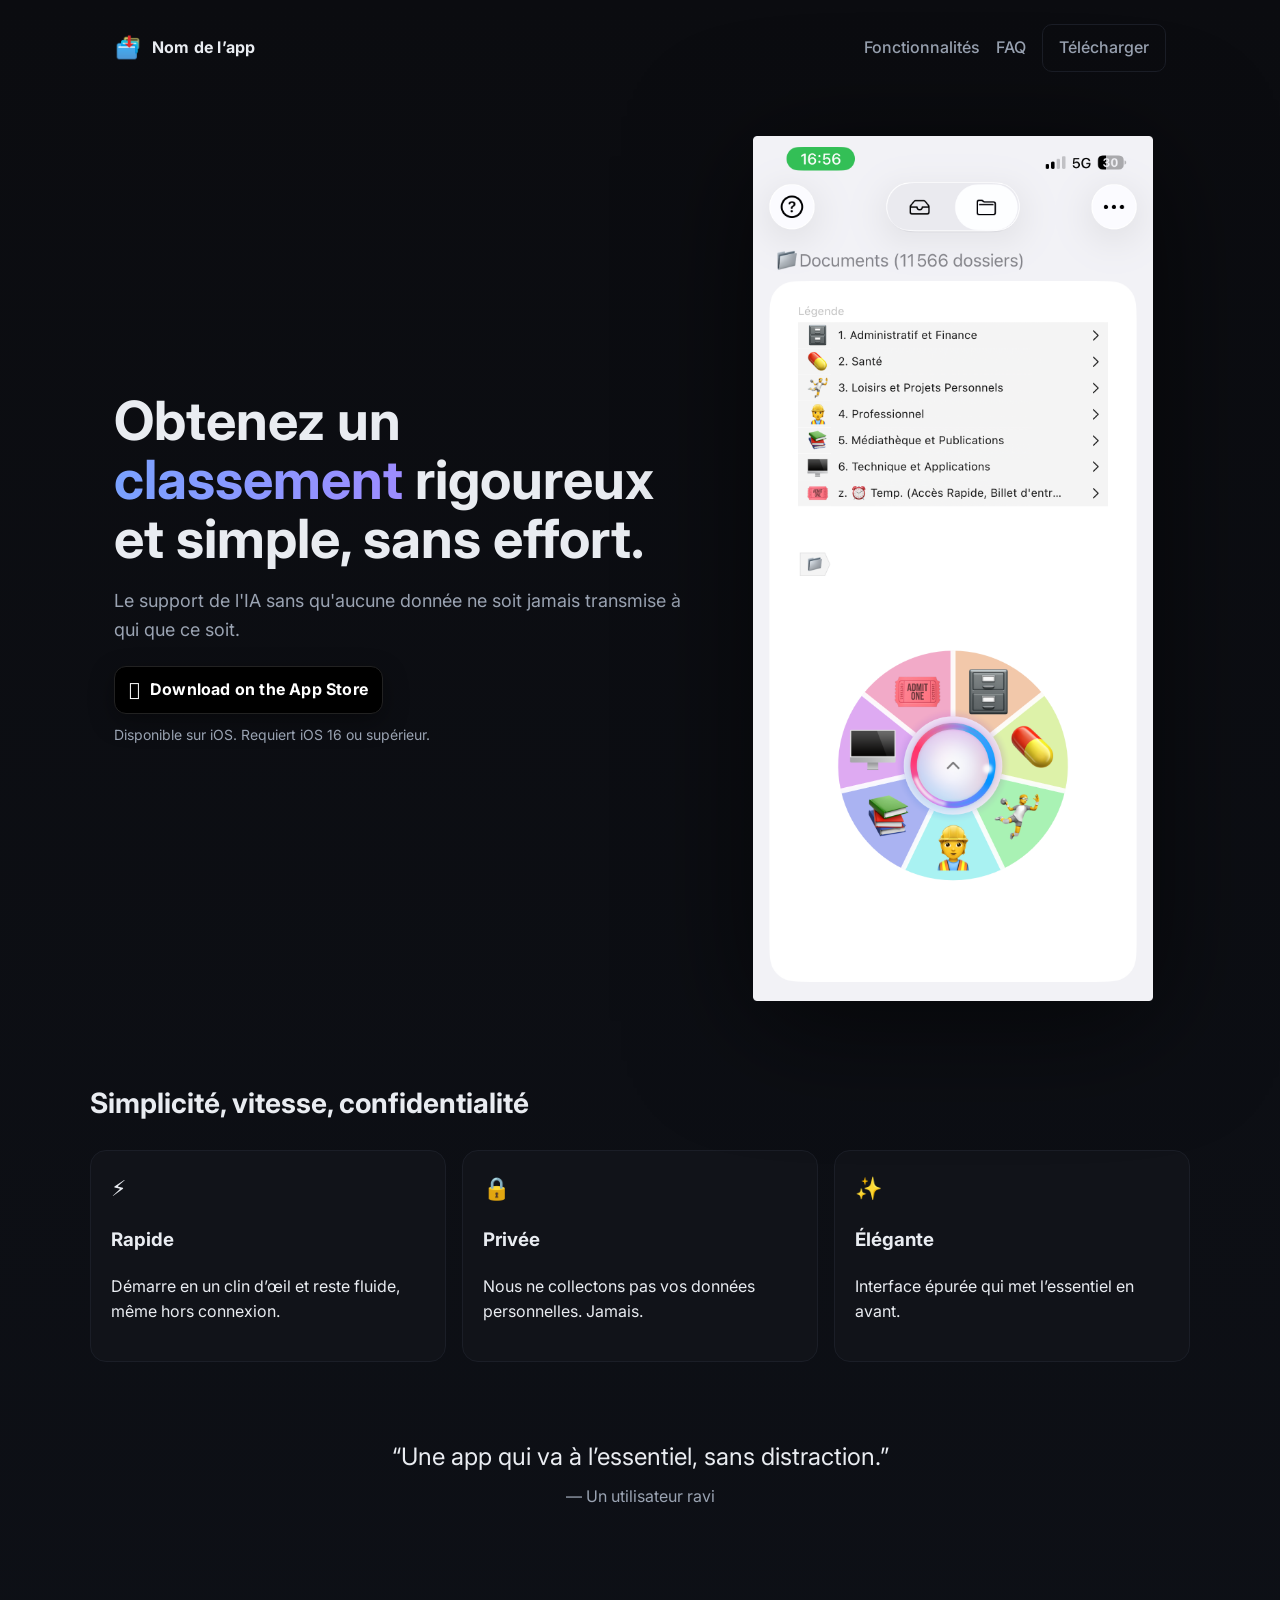
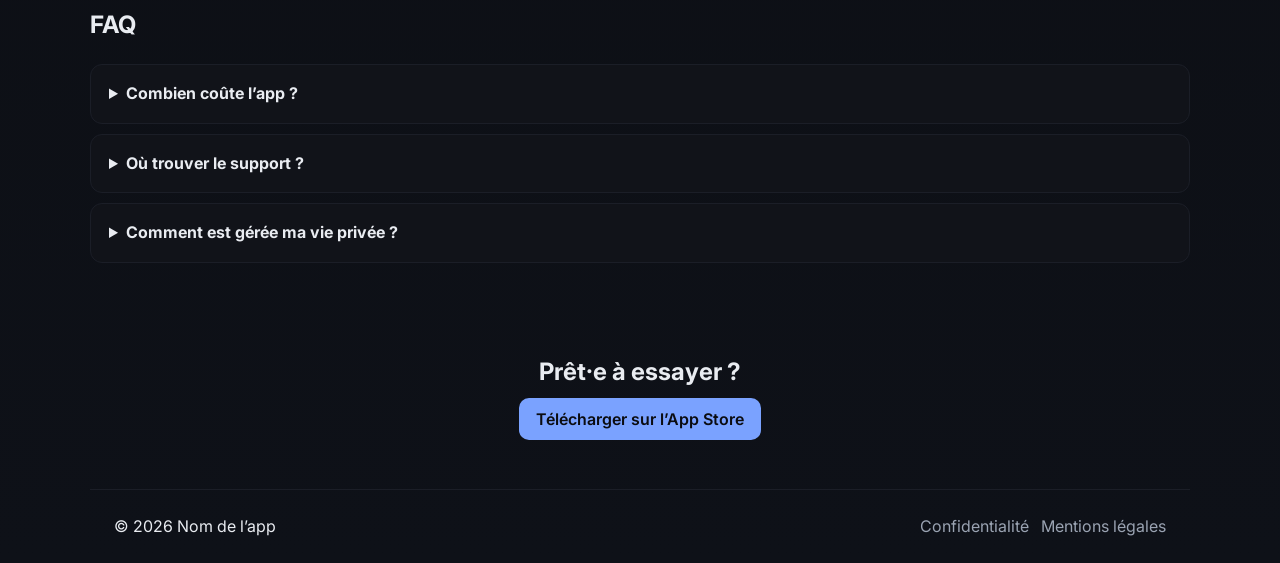
==== index.html @ a2866b66 "wordings" ====
<!doctype html>
<html lang="fr">
<head>
  <meta charset="utf-8">
  <meta name="viewport" content="width=device-width, initial-scale=1">
  <title>Nom de l’app — Landing</title>
  <meta name="description" content="Une app iOS simple et efficace. Présentation, fonctionnalités et lien App Store.">
  <meta property="og:title" content="Nom de l’app">
  <meta property="og:description" content="Une app iOS simple et efficace.">
  <meta property="og:type" content="website">
  <meta property="og:image" content="https://raw.githubusercontent.com/USER/REPO/main/assets/og-image.png">
  <meta name="apple-itunes-app" content="app-id=6753218156">
  <link rel="icon" href="assets/favicon.svg">
  <link rel="preconnect" href="https://fonts.gstatic.com" crossorigin>
  <link href="https://fonts.googleapis.com/css2?family=Inter:wght@400;500;700&display=swap" rel="stylesheet">
  <link href="styles.css" rel="stylesheet">
</head>
<body>
  <header class="container header">
    <div class="brand">
      <img src="assets/logo.png" alt="" class="logo" />
      <span class="brand-name">Nom de l’app</span>
    </div>
    <nav>
      <a href="#features">Fonctionnalités</a>
      <a href="#faq">FAQ</a>
      <a class="btn btn-outline" href="#download">Télécharger</a>
    </nav>
  </header>

  <main>
    <section class="hero container">
      <div class="hero-text">
        <h1>Obtenez un <span class="accent">classement</span> rigoureux et simple, sans effort.</h1>
        <p class="lead">Le support de l'IA sans qu'aucune donnée ne soit jamais transmise à qui que ce soit.</p>
        <div class="cta" id="download">
          <!-- Replace the link below with your actual App Store URL -->
          <a class="appstore-badge" href="https://apps.apple.com/fr/app/JustFolder/id6753218156">
            <!-- Temporary CSS badge. Replace with the official Apple badge SVG from their marketing guidelines -->
            <span class="apple-logo" aria-hidden="true"></span> Download on the App Store
          </a>
        </div>
        <div class="subtext">Disponible sur iOS. Requiert iOS 16 ou supérieur.</div>
      </div>
      <div class="hero-media">
        <img src="assets/screenshot - onglet classement - ios.png" alt="Aperçu de l’app sur iPhone" class="mock">
      </div>
    </section>

    <section id="features" class="features container">
      <h2>Simplicité, vitesse, confidentialité</h2>
      <div class="grid">
        <div class="card">
          <div class="icon">⚡</div>
          <h3>Rapide</h3>
          <p>Démarre en un clin d’œil et reste fluide, même hors connexion.</p>
        </div>
        <div class="card">
          <div class="icon">🔒</div>
          <h3>Privée</h3>
          <p>Nous ne collectons pas vos données personnelles. Jamais.</p>
        </div>
        <div class="card">
          <div class="icon">✨</div>
          <h3>Élégante</h3>
          <p>Interface épurée qui met l’essentiel en avant.</p>
        </div>
      </div>
    </section>

    <section class="quote container">
      <blockquote>
        “Une app qui va à l’essentiel, sans distraction.”
      </blockquote>
      <div class="cite">— Un utilisateur ravi</div>
    </section>

    <section id="faq" class="faq container">
      <h2>FAQ</h2>
      <details>
        <summary>Combien coûte l’app ?</summary>
        <p>Modèle gratuit avec options premium. Aucuns trackers.</p>
      </details>
      <details>
        <summary>Où trouver le support ?</summary>
        <p>Écrivez-nous à <a href="mailto:support@exemple.com">support@exemple.com</a>.</p>
      </details>
      <details>
        <summary>Comment est gérée ma vie privée ?</summary>
        <p>Consultez notre <a href="privacy.html">politique de confidentialité</a>.</p>
      </details>
    </section>

    <section class="final-cta container">
      <h2>Prêt·e à essayer ?</h2>
      <a class="btn btn-primary" href="https://apps.apple.com/fr/app/JustFolder/id6753218156">Télécharger sur l’App Store</a>
    </section>
  </main>

  <footer class="container footer">
    <div>© <span id="year"></span> Nom de l’app</div>
    <div class="links">
      <a href="privacy.html">Confidentialité</a>
      <a href="#">Mentions légales</a>
    </div>
  </footer>

  <script>
    document.getElementById('year').textContent = new Date().getFullYear();
  </script>
</body>
</html>
---- styles.css ----
/* Minimal, classy single-page styles */
:root{
  --bg: #0b0c10;
  --card: #111319;
  --text: #e9ecf1;
  --muted: #9aa3b2;
  --accent: #7aa2ff;
  --accent-2: #9d8cff;
  --border: #1b1e27;
}

*{box-sizing:border-box}
html,body{margin:0;padding:0}
body{
  font-family: Inter, system-ui, -apple-system, Segoe UI, Roboto, Helvetica, Arial, "Apple Color Emoji", "Segoe UI Emoji", "Segoe UI Symbol", sans-serif;
  background: linear-gradient(180deg, #0b0c10 0%, #0e1118 100%);
  color: var(--text);
  line-height: 1.6;
  -webkit-font-smoothing: antialiased;
  -moz-osx-font-smoothing: grayscale;
}

.container{max-width:1100px;margin:0 auto;padding:24px}
.header{display:flex;align-items:center;justify-content:space-between;gap:16px}
.brand{display:flex;align-items:center;gap:10px}
.logo{width:28px;height:28px}
.brand-name{font-weight:700;letter-spacing:.2px}

.header nav{display:flex;gap:16px;align-items:center}
.header a{color:var(--muted);text-decoration:none;font-weight:500}
.header a:hover{color:var(--text)}

.btn{padding:10px 16px;border-radius:10px;text-decoration:none;font-weight:600;border:1px solid var(--border)}
.btn-outline{background:transparent;color:var(--text)}
.btn-primary{background:var(--accent);color:#0b0c10;border-color:transparent}
.btn-primary:hover{filter:brightness(1.05)}

.hero{display:grid;grid-template-columns:1.15fr .85fr;gap:48px;align-items:center;padding-top:40px;padding-bottom:32px}
.hero h1{font-size:54px;line-height:1.1;margin:0 0 12px}
.lead{font-size:18px;color:var(--muted);max-width:52ch}
.accent{background:linear-gradient(90deg,var(--accent),var(--accent-2));-webkit-background-clip:text;background-clip:text;color:transparent}

.cta{margin-top:22px;display:flex;gap:12px;align-items:center}
.appstore-badge{
  display:inline-flex;gap:10px;align-items:center;
  padding:10px 14px;border-radius:12px;
  background:#000;color:#fff;text-decoration:none;
  font-weight:700;letter-spacing:.2px;border:1px solid #222;
  box-shadow:0 8px 24px rgba(0,0,0,.35);
}
.apple-logo{font-family: 'SF Pro', system-ui, -apple-system; font-size:18px; line-height:1}
.subtext{margin-top:10px;color:var(--muted);font-size:14px}

.hero-media{display:flex;justify-content:center}
.mock{width:100%;max-width:400px;filter:drop-shadow(0 20px 60px rgba(0,0,0,.6))}

.features{padding:48px 0}
.features h2{font-size:28px;margin:0 0 24px}
.grid{display:grid;grid-template-columns:repeat(3,1fr);gap:16px}
.card{background:var(--card);border:1px solid var(--border);padding:20px;border-radius:16px}
.card .icon{font-size:22px}

.quote{padding:28px 0;text-align:center}
blockquote{font-size:24px;margin:0}
.cite{color:var(--muted);margin-top:8px}

.faq{padding:48px 0}
.faq details{background:var(--card);border:1px solid var(--border);padding:16px 18px;border-radius:12px;margin-bottom:10px}
.faq summary{cursor:pointer;font-weight:700}

.final-cta{padding:32px 0;text-align:center}
.final-cta h2{margin:0 0 16px}

.footer{display:flex;justify-content:space-between;align-items:center;border-top:1px solid var(--border);padding-top:24px;margin-top:24px}
.footer .links{display:flex;gap:12px}
.footer a{color:var(--muted);text-decoration:none}
.footer a:hover{color:var(--text)}

@media (max-width: 900px){
  .hero{grid-template-columns:1fr;gap:24px}
  .hero h1{font-size:40px}
  .grid{grid-template-columns:1fr}
}
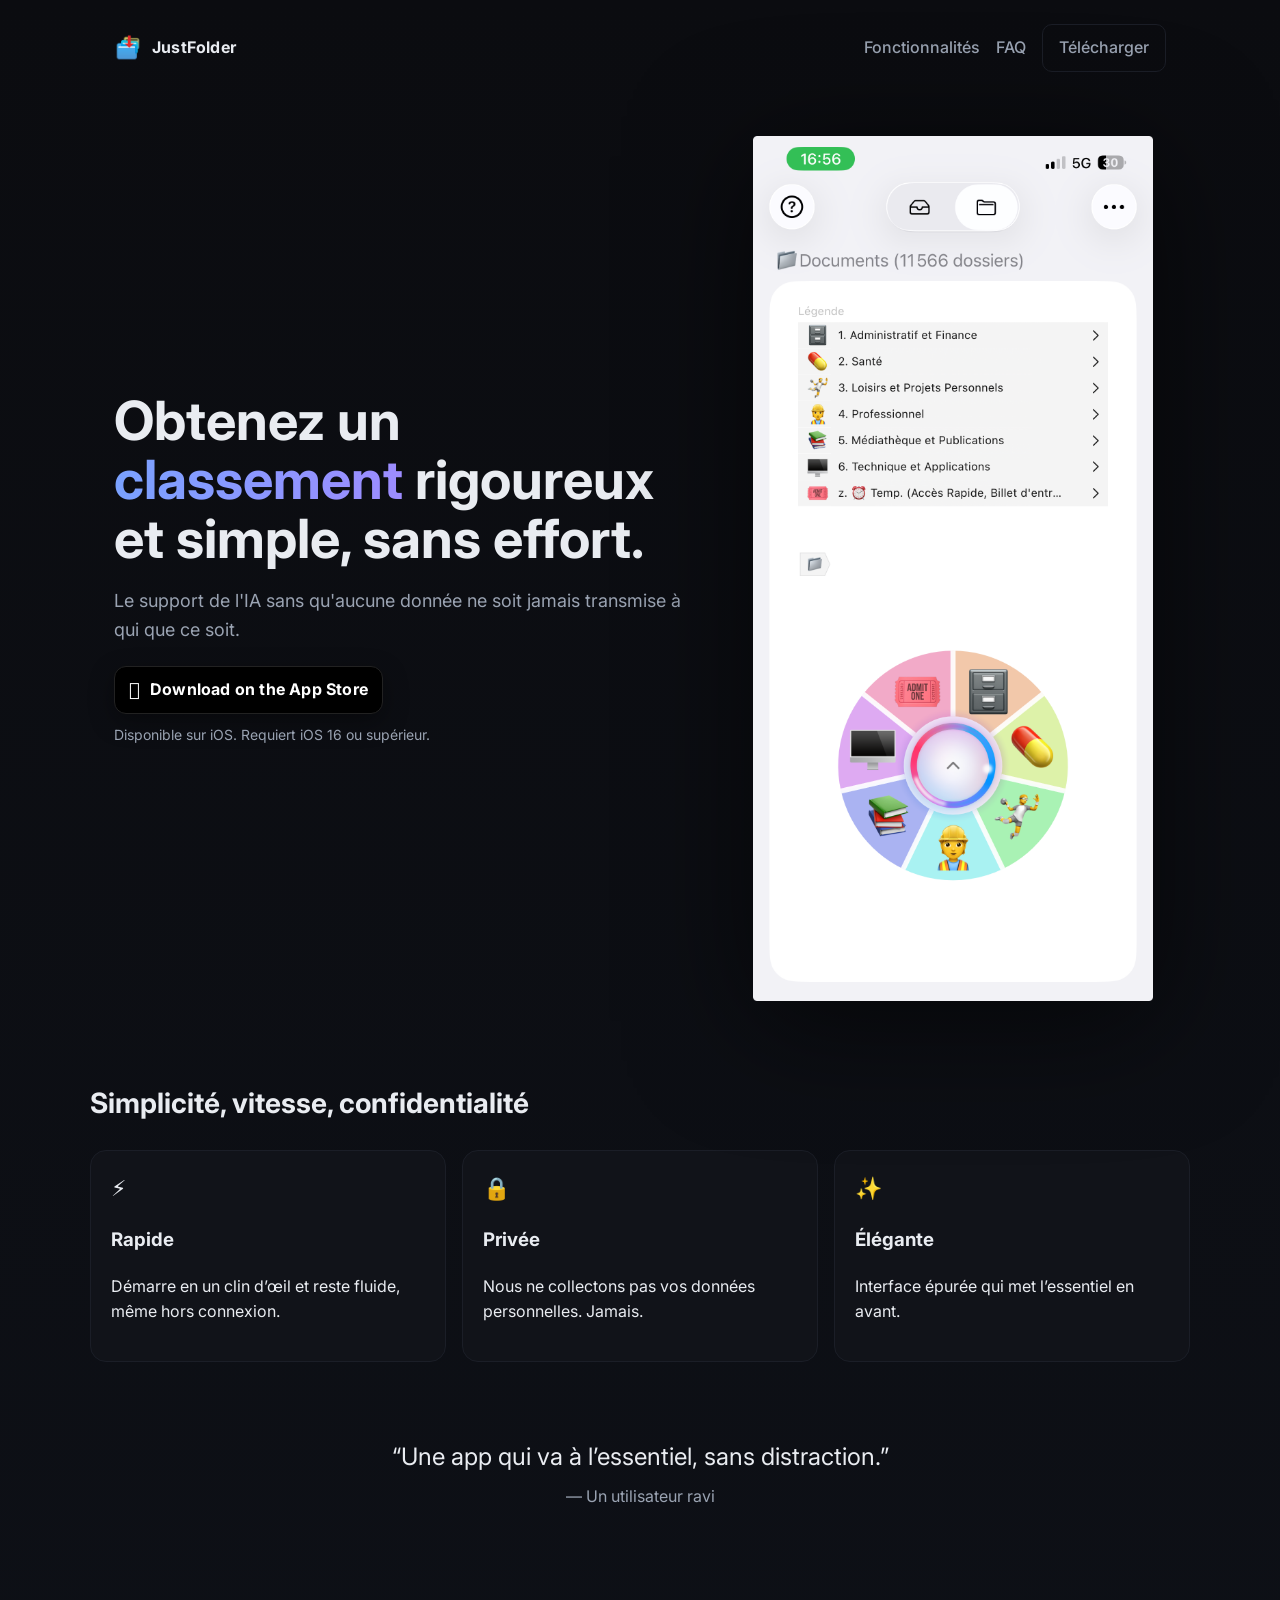
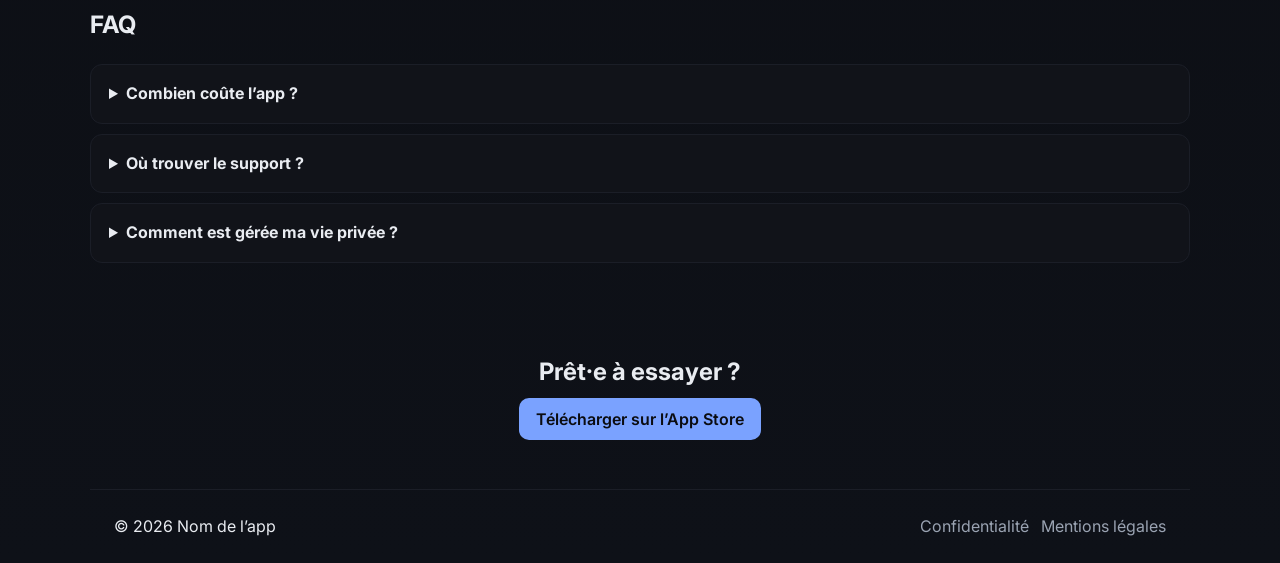
==== commit d5d48049: "wordings" ====
--- a/index.html
+++ b/index.html
@@ -3,9 +3,9 @@
 <head>
   <meta charset="utf-8">
   <meta name="viewport" content="width=device-width, initial-scale=1">
-  <title>Nom de l’app — Landing</title>
-  <meta name="description" content="Une app iOS simple et efficace. Présentation, fonctionnalités et lien App Store.">
-  <meta property="og:title" content="Nom de l’app">
+  <title>JustFolder — Support</title>
+  <meta name="description" content="Une app iOS et macOS pour vous aider à classez vos documents">
+  <meta property="og:title" content="JustFolder">
   <meta property="og:description" content="Une app iOS simple et efficace.">
   <meta property="og:type" content="website">
   <meta property="og:image" content="https://raw.githubusercontent.com/USER/REPO/main/assets/og-image.png">
@@ -19,7 +19,7 @@
   <header class="container header">
     <div class="brand">
       <img src="assets/logo.png" alt="" class="logo" />
-      <span class="brand-name">Nom de l’app</span>
+      <span class="brand-name">JustFolder</span>
     </div>
     <nav>
       <a href="#features">Fonctionnalités</a>
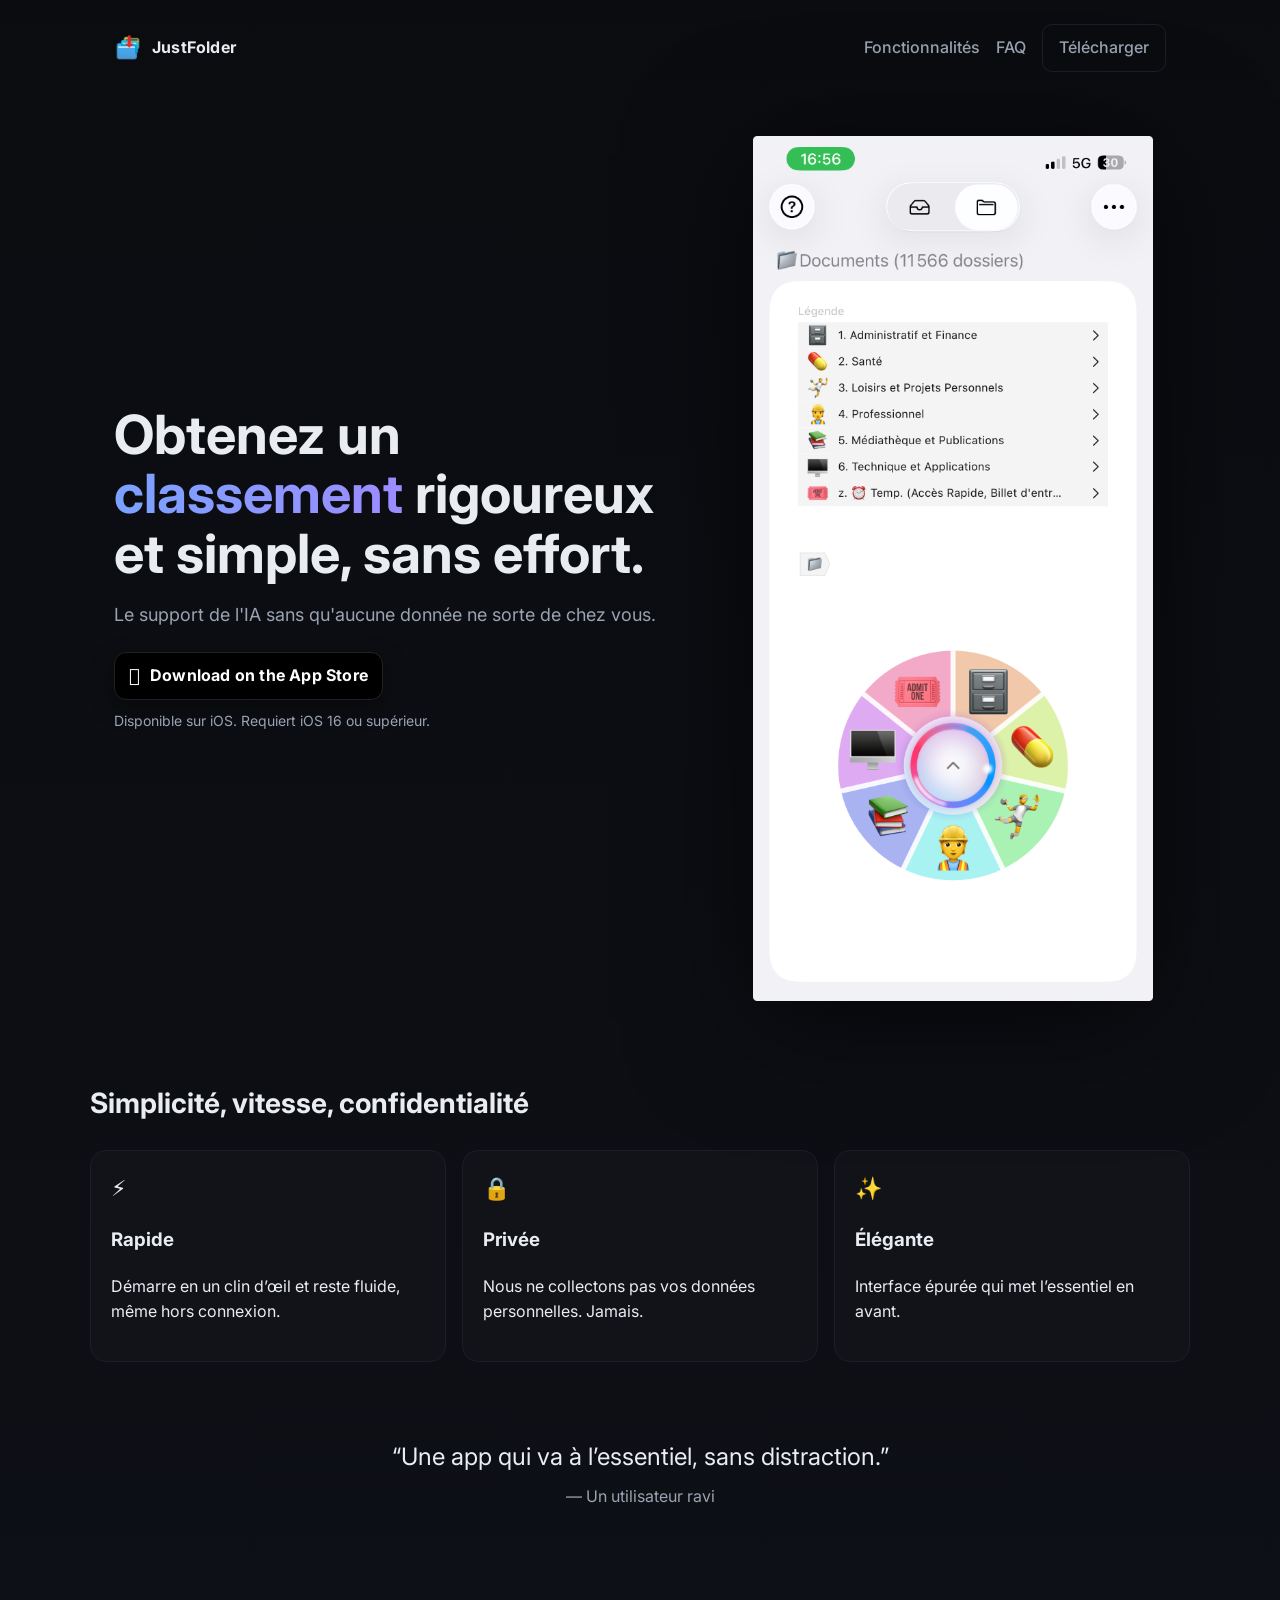
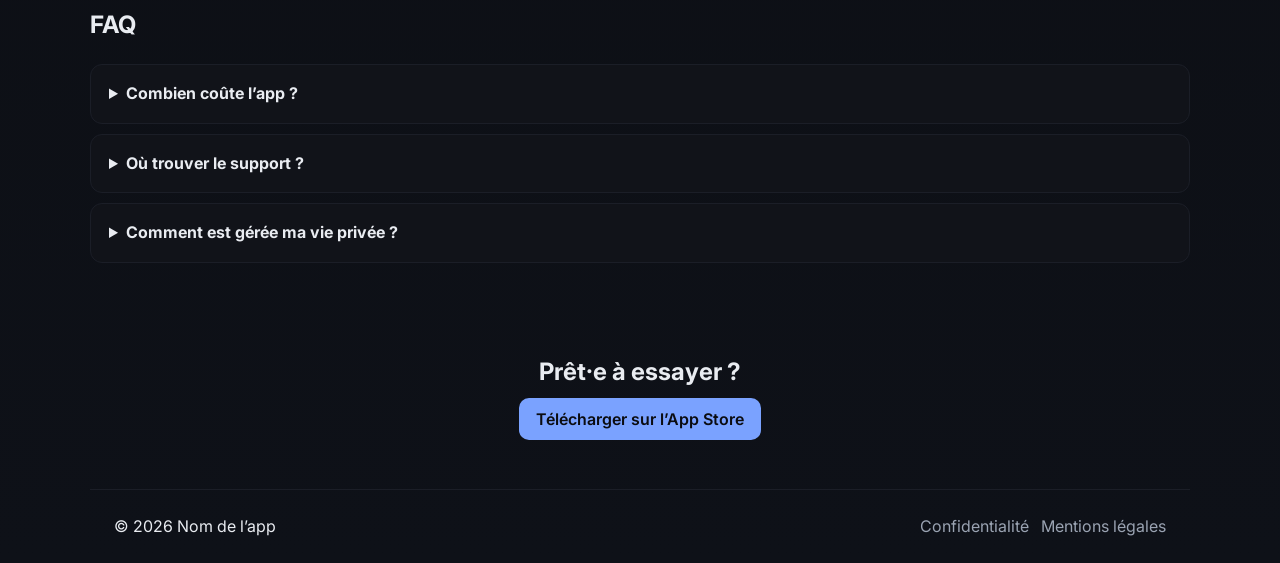
==== commit e94cf8fe: "Update index.html" ====
--- a/index.html
+++ b/index.html
@@ -32,7 +32,7 @@
     <section class="hero container">
       <div class="hero-text">
         <h1>Obtenez un <span class="accent">classement</span> rigoureux et simple, sans effort.</h1>
-        <p class="lead">Le support de l'IA sans qu'aucune donnée ne soit jamais transmise à qui que ce soit.</p>
+        <p class="lead">Le support de l'IA sans qu'aucune donnée ne sorte de chez vous.</p>
         <div class="cta" id="download">
           <!-- Replace the link below with your actual App Store URL -->
           <a class="appstore-badge" href="https://apps.apple.com/fr/app/JustFolder/id6753218156">
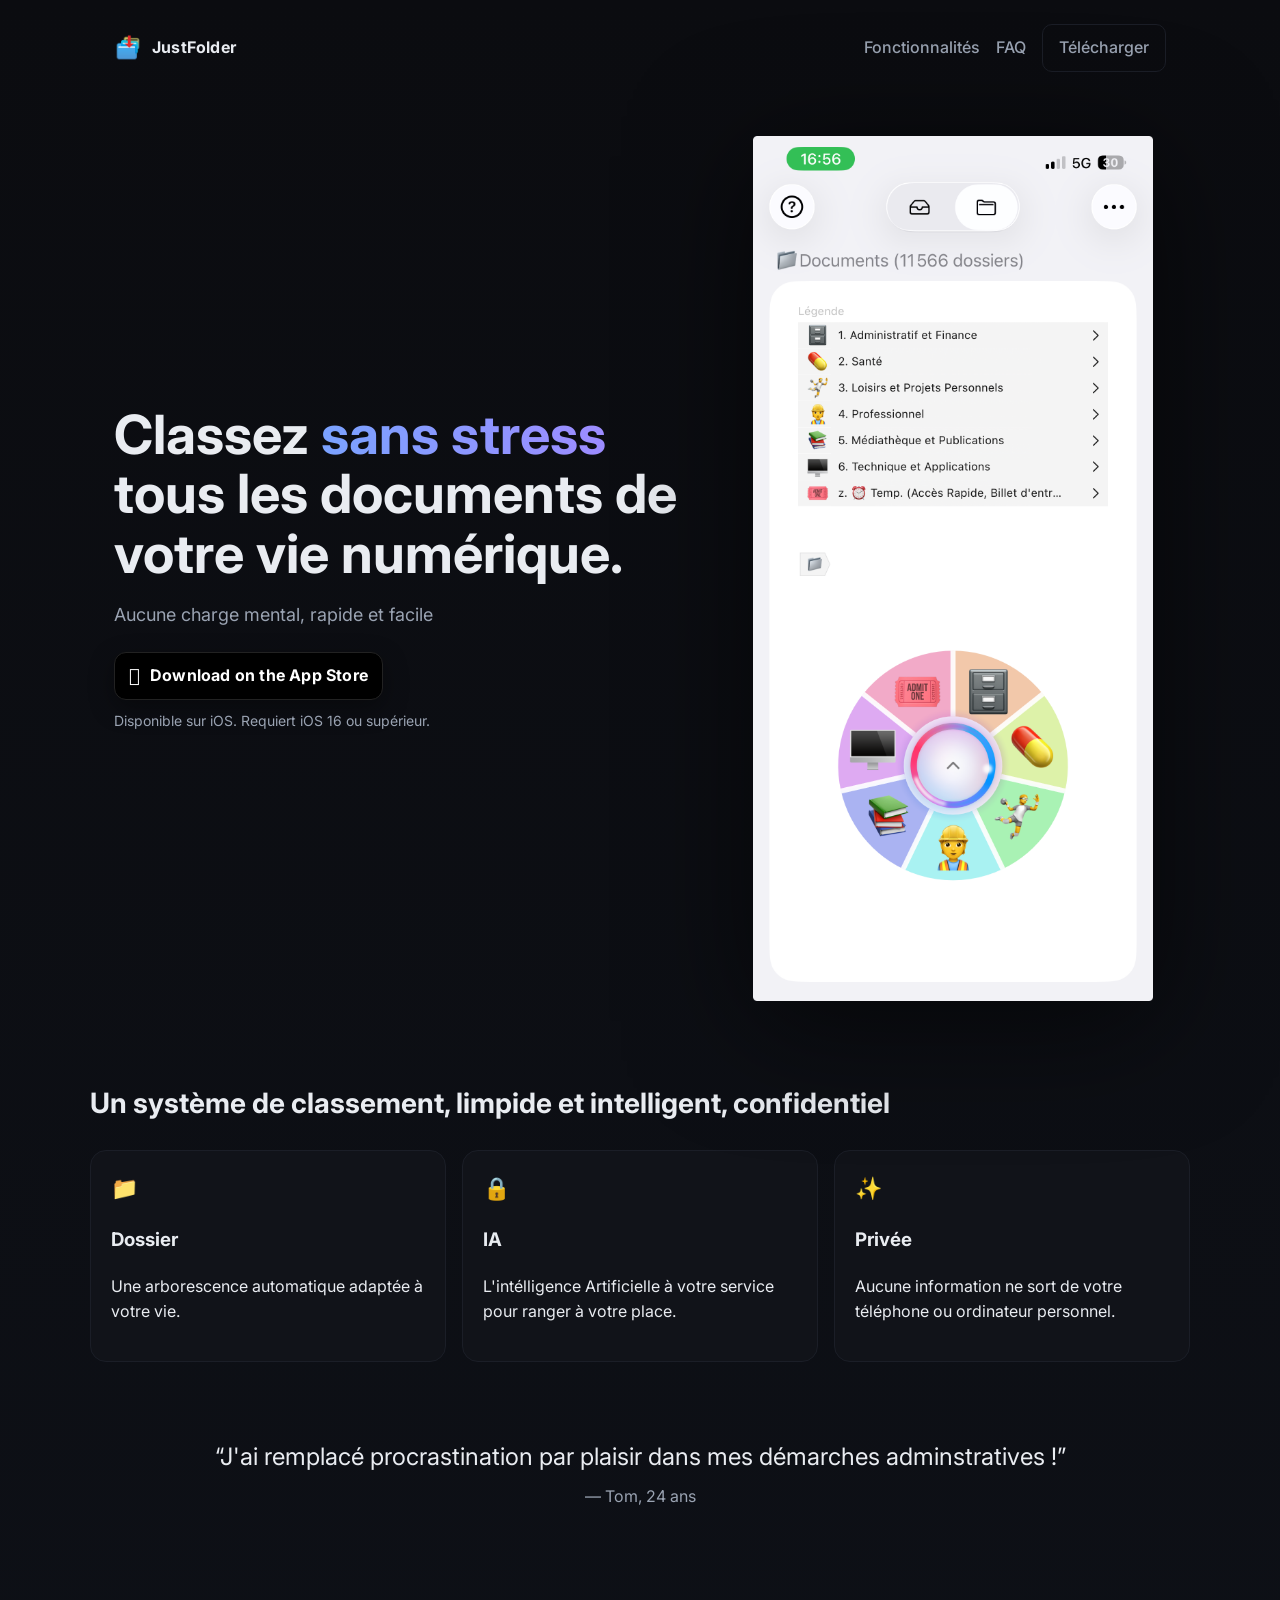
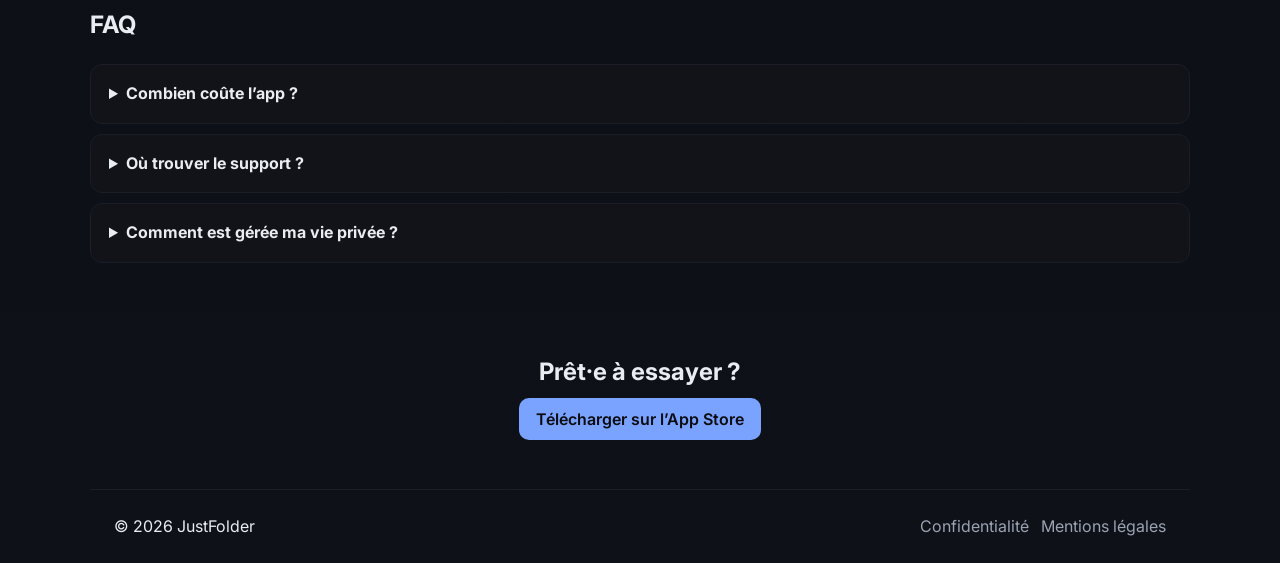
==== commit 6c119d61: "Update index.html" ====
--- a/index.html
+++ b/index.html
@@ -31,8 +31,8 @@
   <main>
     <section class="hero container">
       <div class="hero-text">
-        <h1>Obtenez un <span class="accent">classement</span> rigoureux et simple, sans effort.</h1>
-        <p class="lead">Le support de l'IA sans qu'aucune donnée ne sorte de chez vous.</p>
+        <h1>Classez <span class="accent">sans stress</span> tous les documents de votre vie numérique.</h1>
+        <p class="lead">Aucune charge mental, rapide et facile</p>
         <div class="cta" id="download">
           <!-- Replace the link below with your actual App Store URL -->
           <a class="appstore-badge" href="https://apps.apple.com/fr/app/JustFolder/id6753218156">
@@ -48,31 +48,31 @@
     </section>
 
     <section id="features" class="features container">
-      <h2>Simplicité, vitesse, confidentialité</h2>
+      <h2>Un système de classement, limpide et intelligent, confidentiel</h2>
       <div class="grid">
         <div class="card">
-          <div class="icon">⚡</div>
-          <h3>Rapide</h3>
-          <p>Démarre en un clin d’œil et reste fluide, même hors connexion.</p>
+          <div class="icon">📁</div>
+          <h3>Dossier</h3>
+          <p>Une arborescence automatique adaptée à votre vie.</p>
         </div>
         <div class="card">
           <div class="icon">🔒</div>
-          <h3>Privée</h3>
-          <p>Nous ne collectons pas vos données personnelles. Jamais.</p>
+          <h3>IA</h3>
+          <p>L'intélligence Artificielle à votre service pour ranger à votre place.</p>
         </div>
         <div class="card">
           <div class="icon">✨</div>
-          <h3>Élégante</h3>
-          <p>Interface épurée qui met l’essentiel en avant.</p>
+          <h3>Privée</h3>
+          <p>Aucune information ne sort de votre téléphone ou ordinateur personnel.</p>
         </div>
       </div>
     </section>
 
     <section class="quote container">
       <blockquote>
-        “Une app qui va à l’essentiel, sans distraction.”
+        “J'ai remplacé procrastination par plaisir dans mes démarches adminstratives !”
       </blockquote>
-      <div class="cite">— Un utilisateur ravi</div>
+      <div class="cite">— Tom, 24 ans</div>
     </section>
 
     <section id="faq" class="faq container">
@@ -83,7 +83,7 @@
       </details>
       <details>
         <summary>Où trouver le support ?</summary>
-        <p>Écrivez-nous à <a href="mailto:support@exemple.com">support@exemple.com</a>.</p>
+        <p>Écrivez-nous à <a href="mailto:fbassereau@icloud.com">fbassereau@icloud.com</a>.</p>
       </details>
       <details>
         <summary>Comment est gérée ma vie privée ?</summary>
@@ -98,7 +98,7 @@
   </main>
 
   <footer class="container footer">
-    <div>© <span id="year"></span> Nom de l’app</div>
+    <div>© <span id="year"></span> JustFolder</div>
     <div class="links">
       <a href="privacy.html">Confidentialité</a>
       <a href="#">Mentions légales</a>
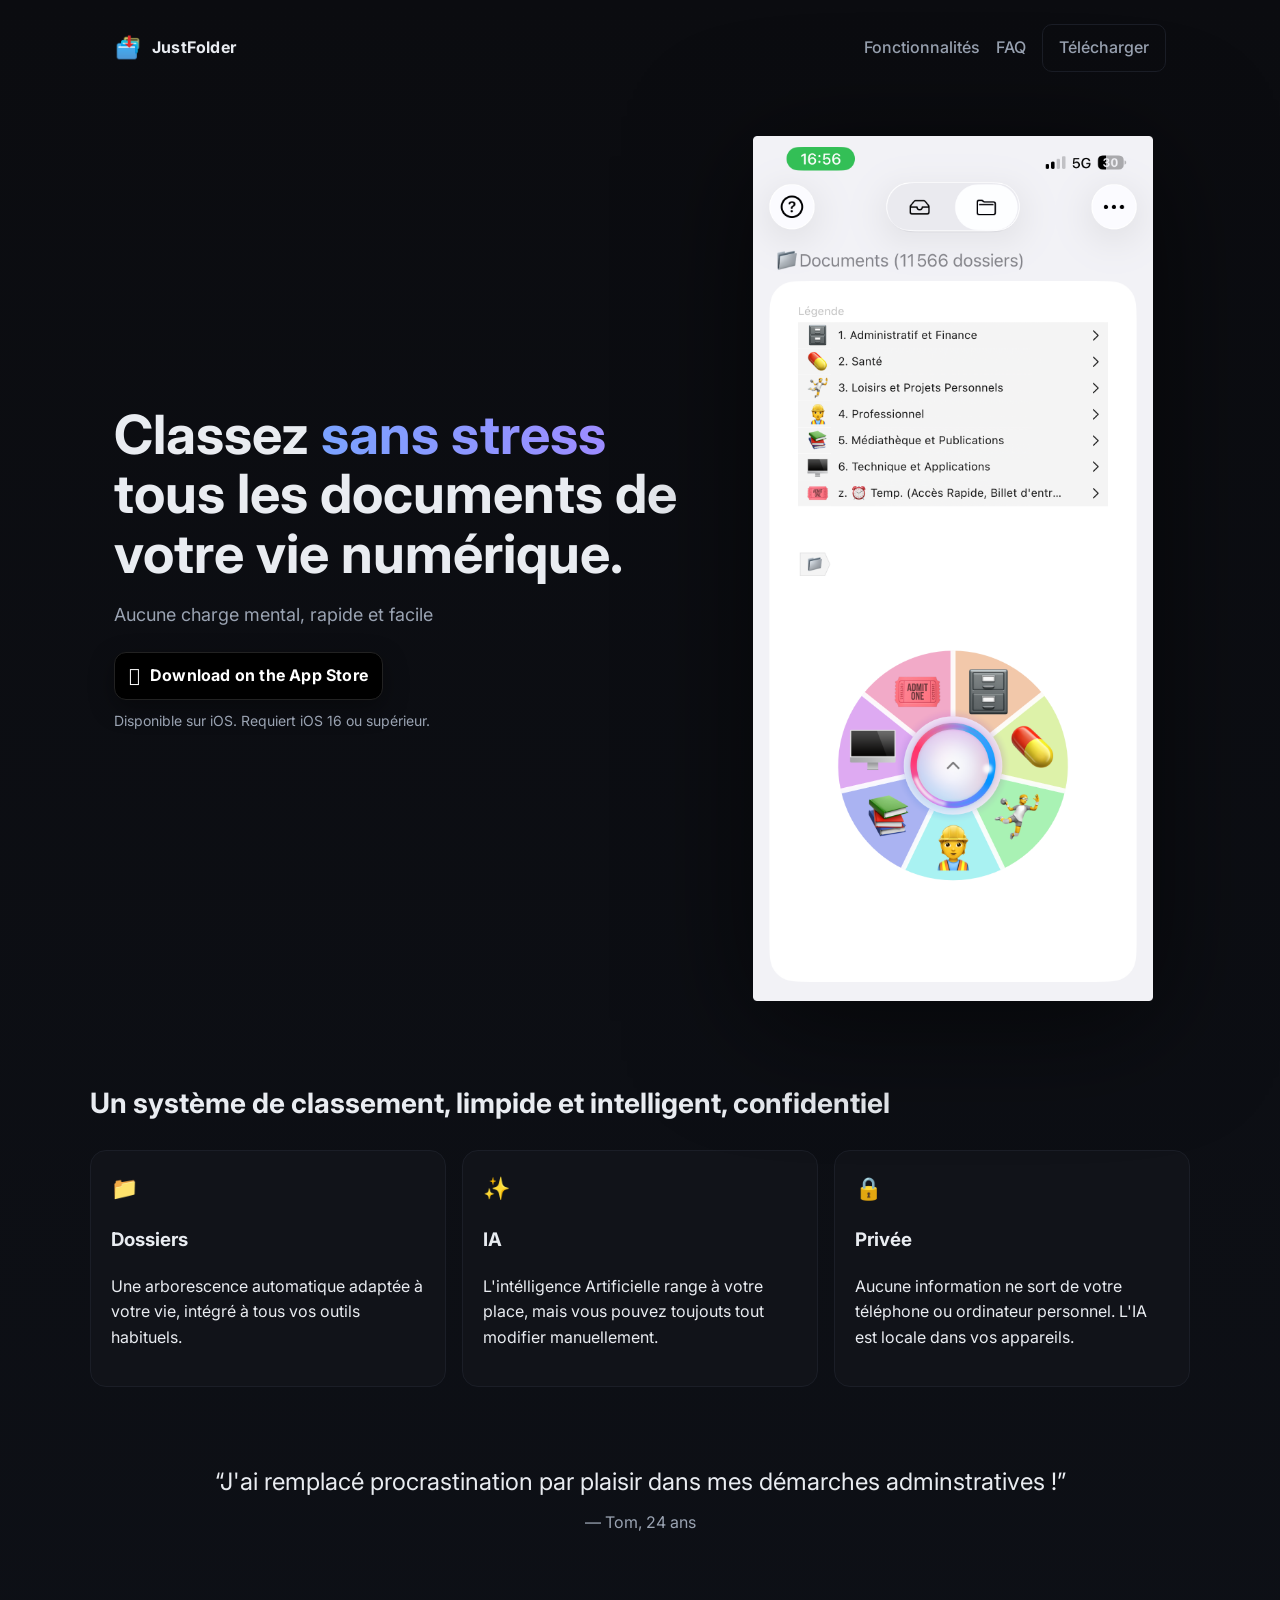
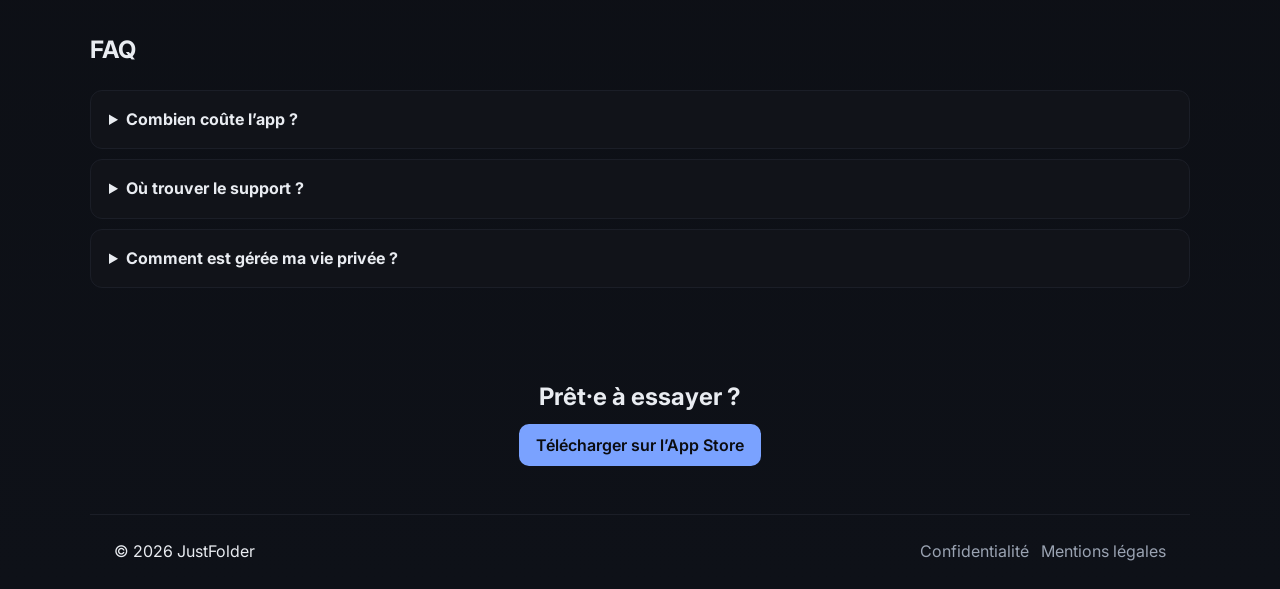
==== commit b835fdaf: "Update index.html" ====
--- a/index.html
+++ b/index.html
@@ -52,18 +52,18 @@
       <div class="grid">
         <div class="card">
           <div class="icon">📁</div>
-          <h3>Dossier</h3>
-          <p>Une arborescence automatique adaptée à votre vie.</p>
+          <h3>Dossiers</h3>
+          <p>Une arborescence automatique adaptée à votre vie, intégré à tous vos outils habituels.</p>
+        </div>
+        <div class="card">
+          <div class="icon">✨</div>
+          <h3>IA</h3>
+          <p>L'intélligence Artificielle range à votre place, mais vous pouvez toujouts tout modifier manuellement.</p>
         </div>
         <div class="card">
           <div class="icon">🔒</div>
-          <h3>IA</h3>
-          <p>L'intélligence Artificielle à votre service pour ranger à votre place.</p>
-        </div>
-        <div class="card">
-          <div class="icon">✨</div>
           <h3>Privée</h3>
-          <p>Aucune information ne sort de votre téléphone ou ordinateur personnel.</p>
+          <p>Aucune information ne sort de votre téléphone ou ordinateur personnel. L'IA est locale dans vos appareils.</p>
         </div>
       </div>
     </section>
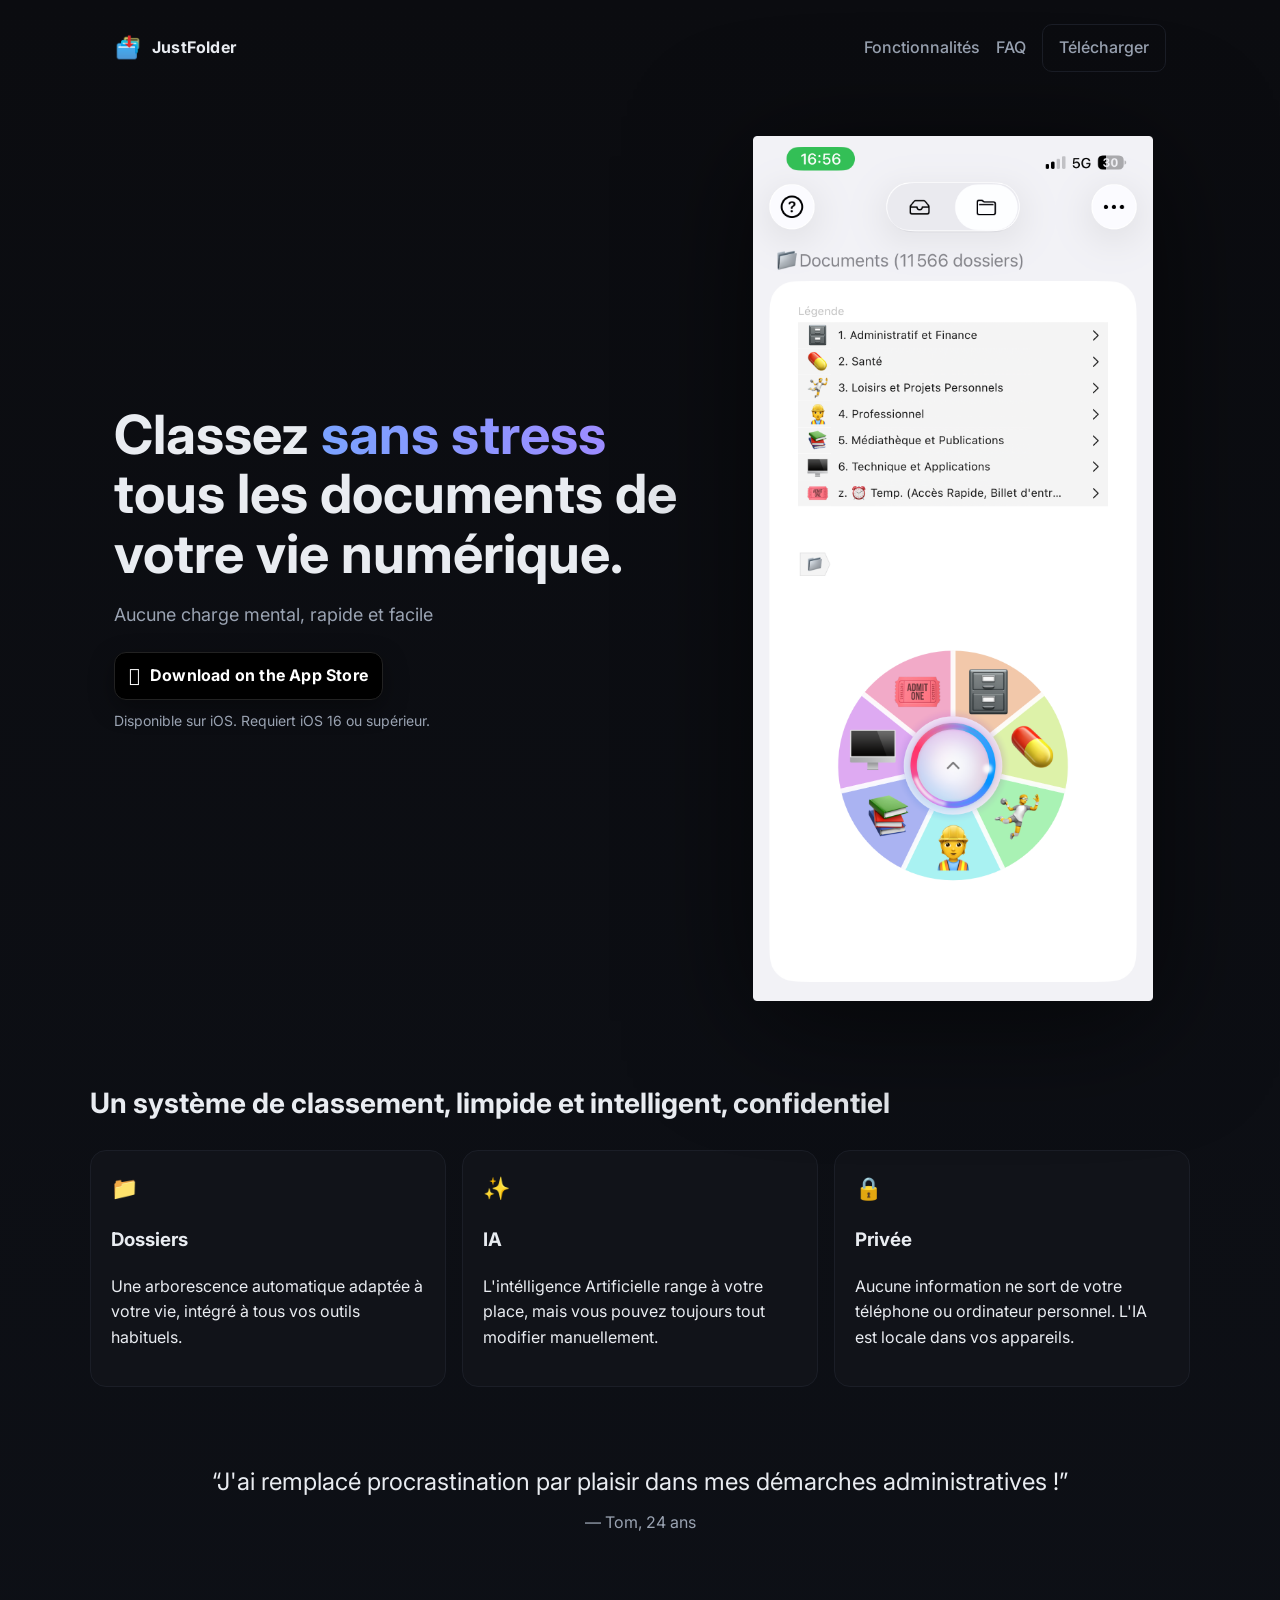
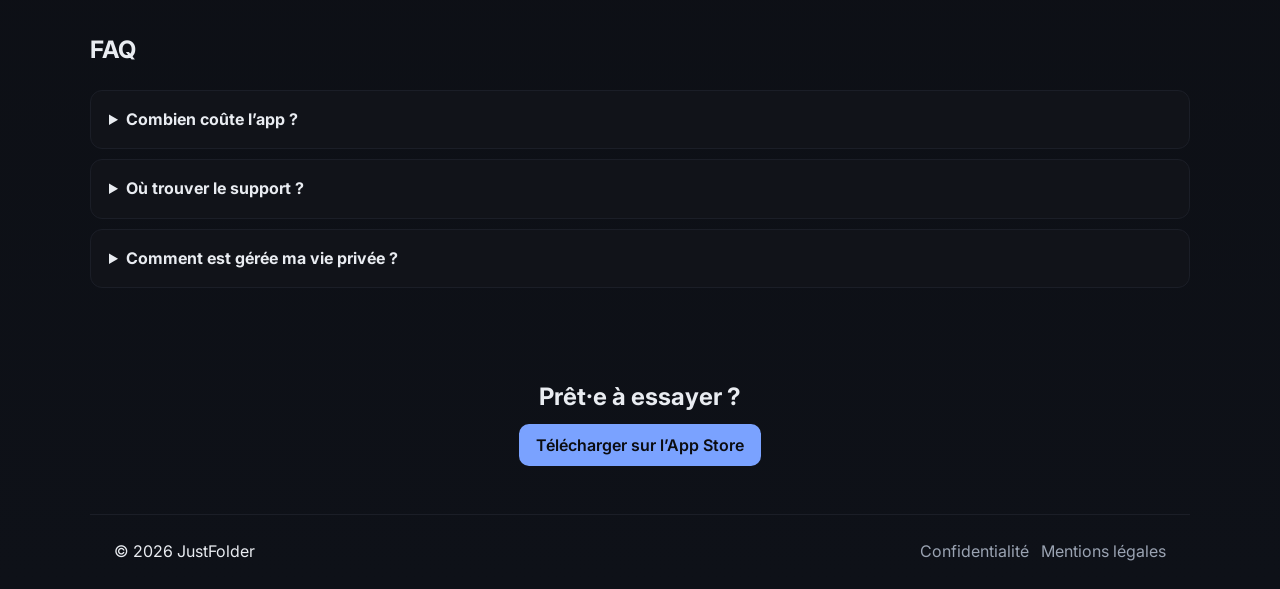
==== commit ad67a9d5: "Update index.html" ====
--- a/index.html
+++ b/index.html
@@ -58,7 +58,7 @@
         <div class="card">
           <div class="icon">✨</div>
           <h3>IA</h3>
-          <p>L'intélligence Artificielle range à votre place, mais vous pouvez toujouts tout modifier manuellement.</p>
+          <p>L'intélligence Artificielle range à votre place, mais vous pouvez toujours tout modifier manuellement.</p>
         </div>
         <div class="card">
           <div class="icon">🔒</div>
@@ -70,7 +70,7 @@
 
     <section class="quote container">
       <blockquote>
-        “J'ai remplacé procrastination par plaisir dans mes démarches adminstratives !”
+        “J'ai remplacé procrastination par plaisir dans mes démarches administratives !”
       </blockquote>
       <div class="cite">— Tom, 24 ans</div>
     </section>
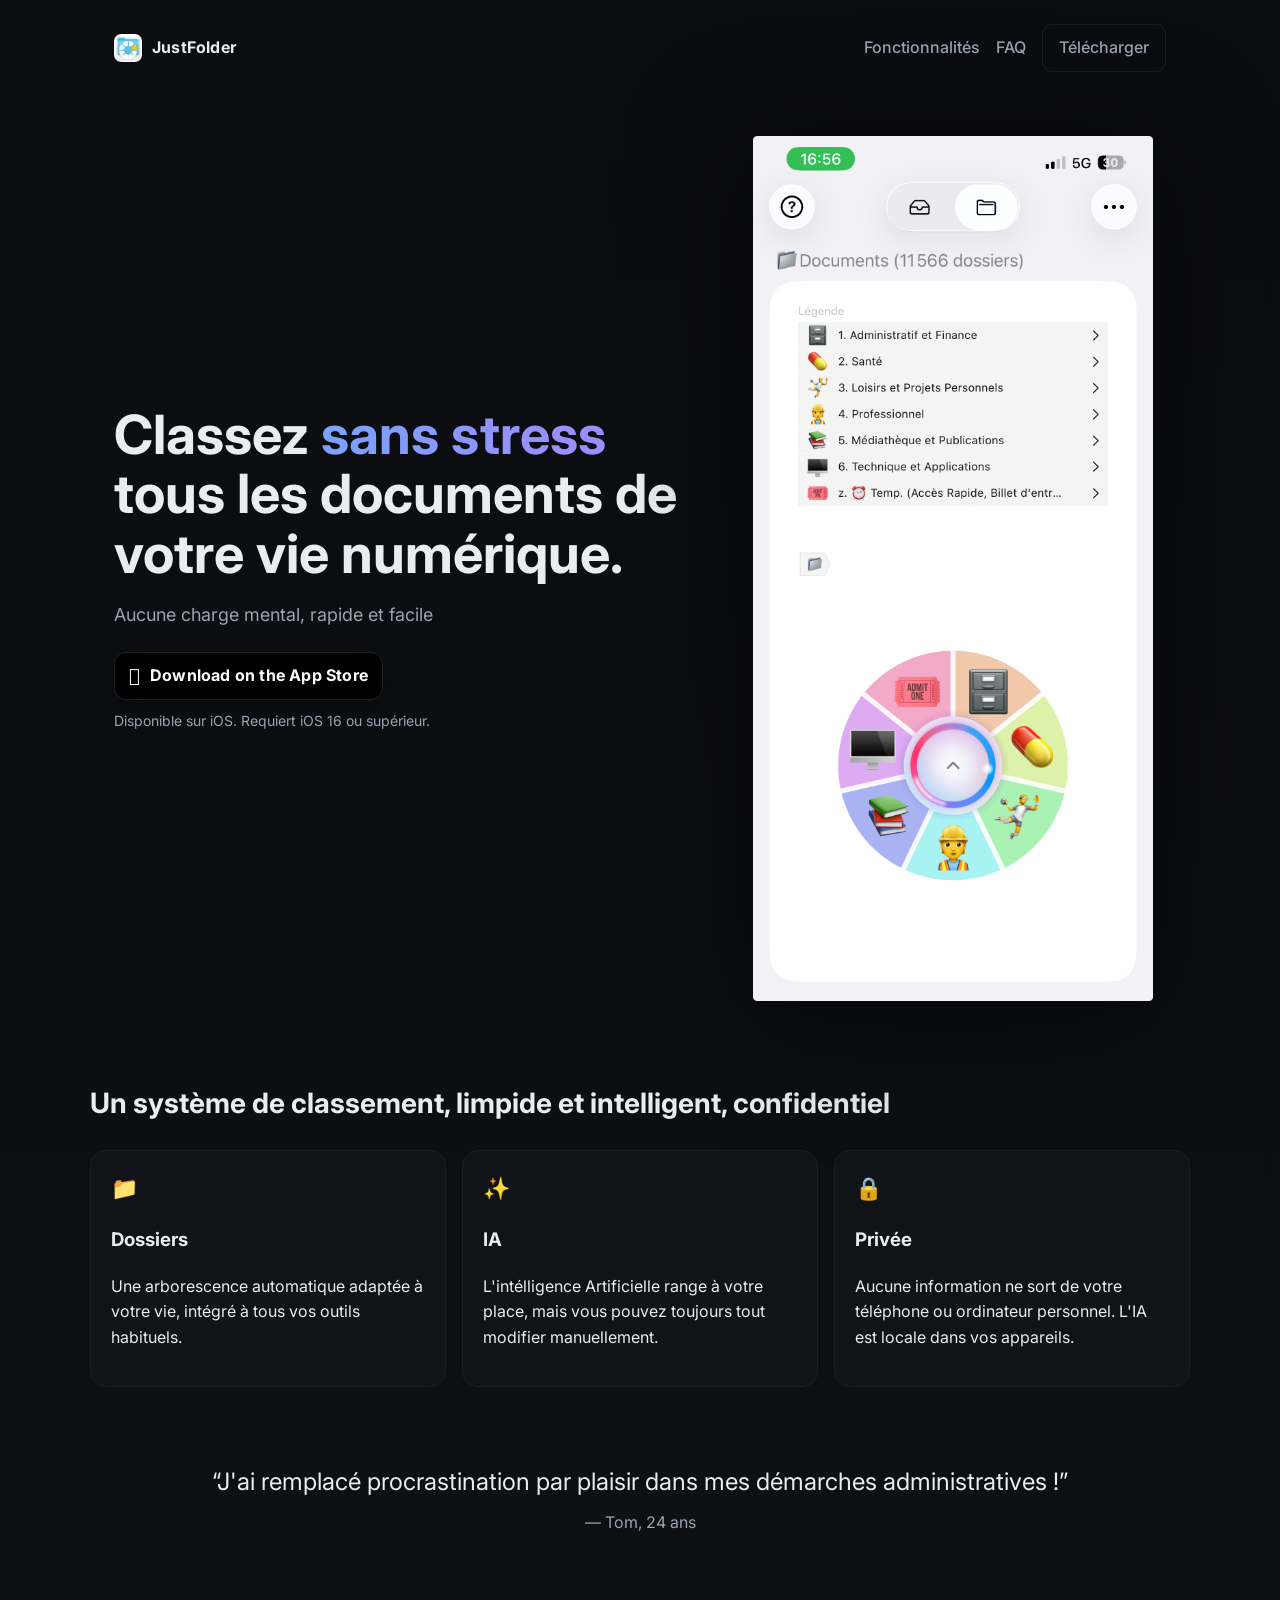
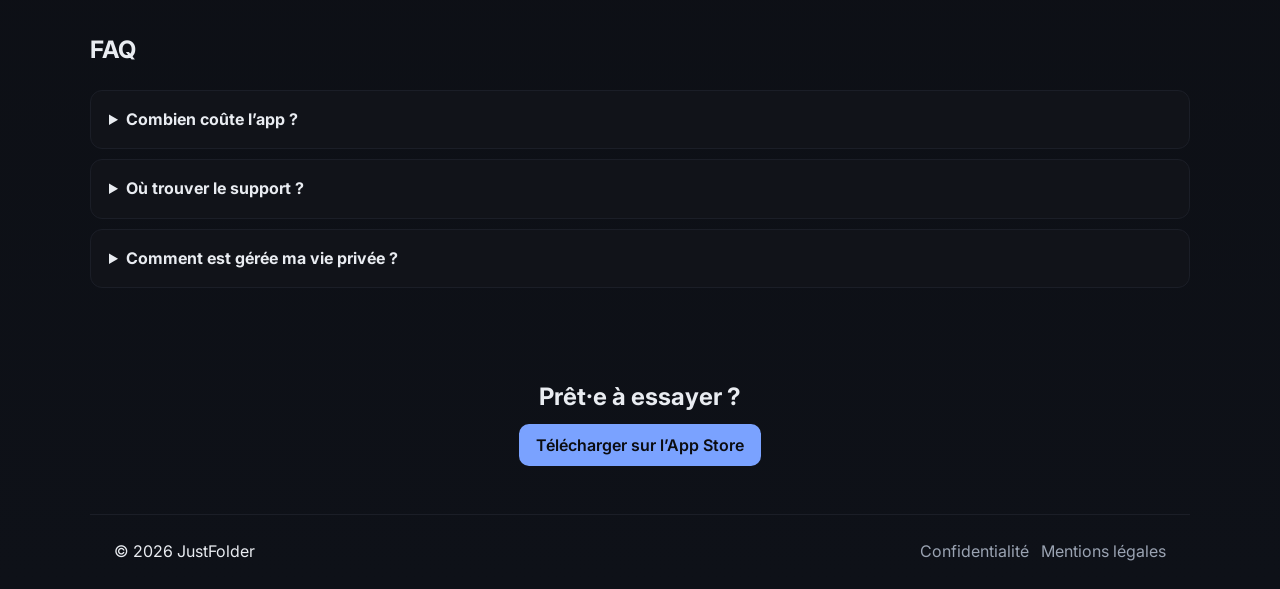
==== commit addf4eab: "Update index.html" ====
--- a/index.html
+++ b/index.html
@@ -83,7 +83,7 @@
       </details>
       <details>
         <summary>Où trouver le support ?</summary>
-        <p>Écrivez-nous à <a href="mailto:fbassereau@icloud.com">fbassereau@icloud.com</a>.</p>
+        <p>Écrivez-nous à <a href="mailto:justfoldersupport@mysynchro.net">justfoldersupport@mysynchro.net</a>.</p>
       </details>
       <details>
         <summary>Comment est gérée ma vie privée ?</summary>
